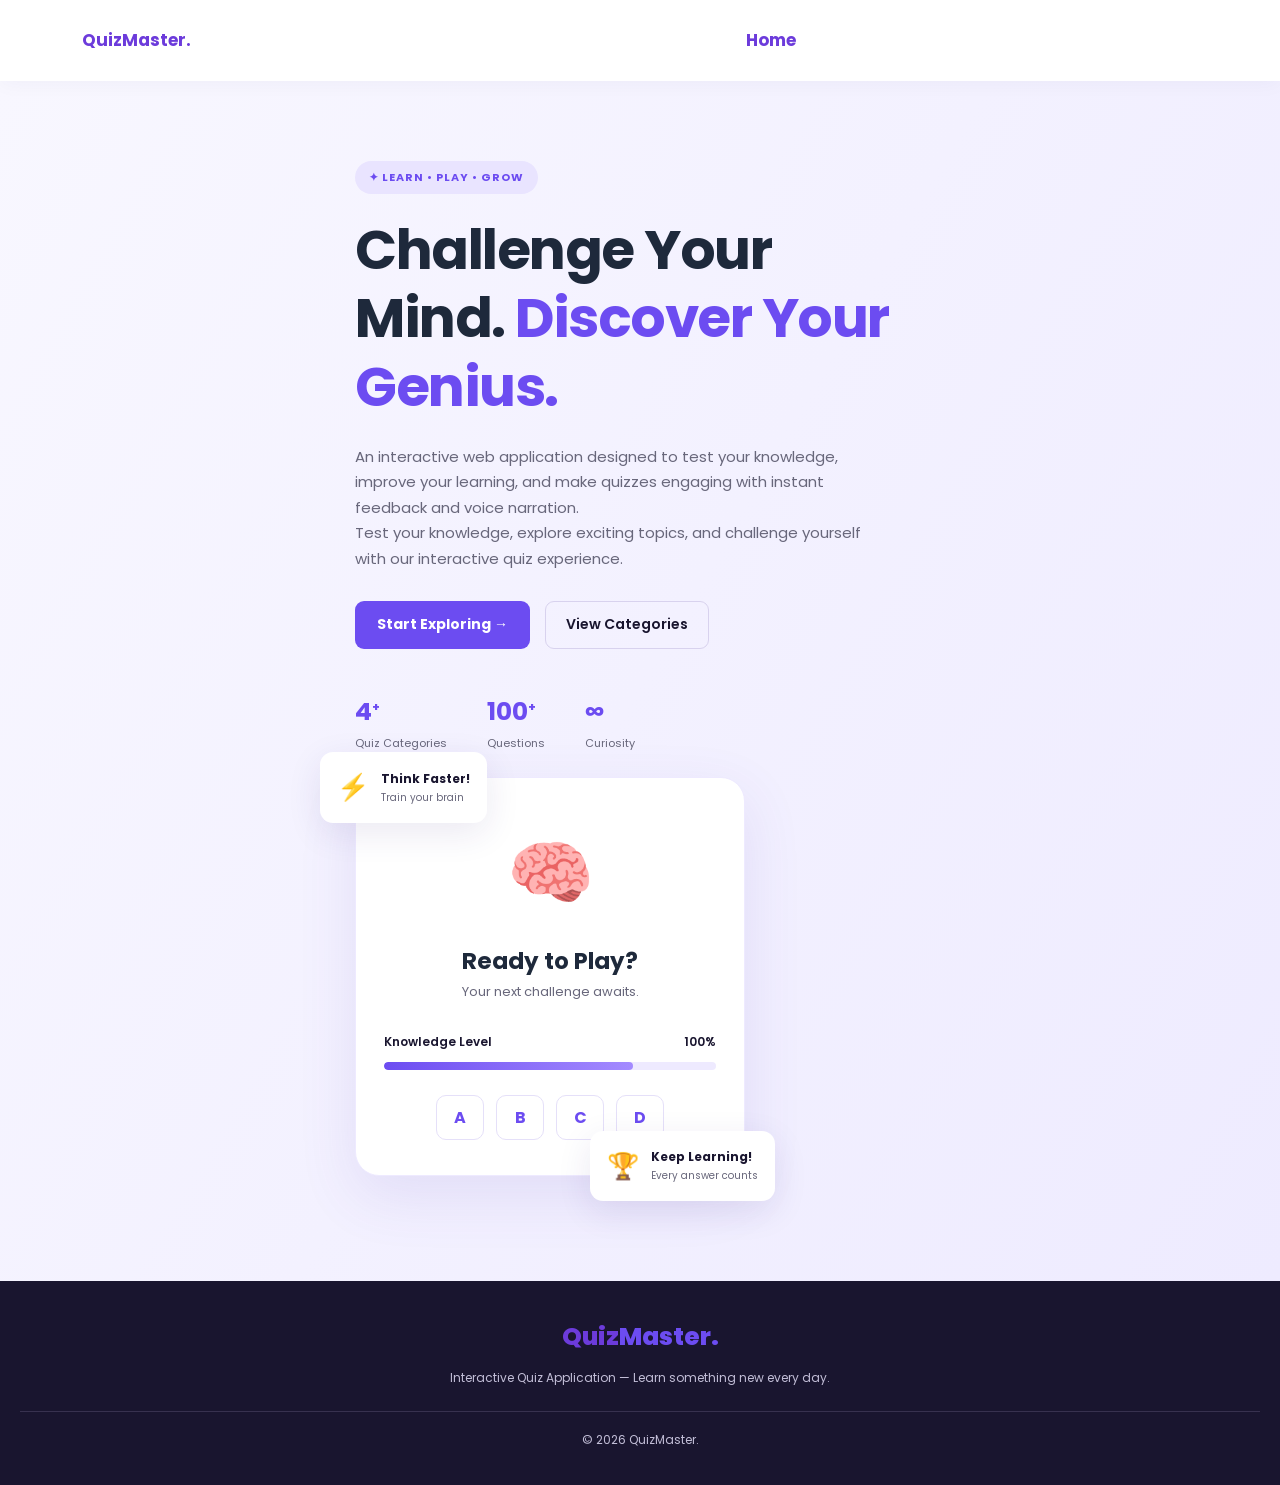
==== index.html @ e0db144f "Restore index.html structure and content" ====
<!DOCTYPE html>
<html lang="en">
<head>
    <meta charset="UTF-8">
    <meta name="viewport" content="width=device-width, initial-scale=1.0">
    <meta name="theme-color" content="#6C3BDB">
    <meta name="description" content="Challenge your mind with QuizMaster's interactive quizzes. Learn, play, and grow.">

    <title>QuizMaster | Interactive Quiz Application</title>

    <link rel="stylesheet" href="style.css">
</head>
<body>

    <!-- Navigation -->
    
<header class="header">
    <nav class="navbar">
        <a href="index.html" class="logo">
            Quiz<span>Master.</span>
        </a>

        

        <ul class="nav-links" id="navLinks">
            <li><a href="index.html">Home</a></li>
            <li><a href="play.html">Play</a></li>
            <li><a href="leaderboard.html">Leaderboard</a></li>
            <li><a href="about.html">About</a></li>
        </ul>
    </nav>
</header>
    

    <!-- Hero Section -->
    <main>
        <section class="hero" id="home">

            <!-- Left Content -->
            <div class="hero-content">
                <span class="tag">✦ LEARN • PLAY • GROW</span>

                <h1>
                    Challenge Your Mind.
                    <span>Discover Your Genius.</span>
                </h1>

                <p>
                    An interactive web application designed to test
                    your knowledge, improve your learning, and make
                    quizzes engaging with instant feedback and voice
                    narration.
                </p>

                <p>
                    Test your knowledge, explore exciting topics,
                    and challenge yourself with our interactive
                    quiz experience.
                </p>

                <div class="hero-buttons">
                    <a href="play.html" class="primary-btn">
    Start Exploring →
                    </a>
                    

                    <a href="play.html" class="secondary-btn">
    View Categories
                    </a>
                </div>

                <!-- Statistics -->
                <div class="hero-stats">
    <div>
        <h3>4<sup>+</sup></h3>
        <p>Quiz Categories</p>
    </div>

    <div>
        <h3>100<sup>+</sup></h3>
        <p>Questions</p>
    </div>

    <div>
        <h3>∞</h3>
        <p>Curiosity</p>
    </div>
                </div>
                
            
            <!-- Right Illustration -->
            <div class="hero-visual">

                <div class="floating-card top-card">
                    <span>⚡</span>
                    <div>
                        <strong>Think Faster!</strong>
                        <small>Train your brain</small>
                    </div>
                </div>

                <div class="quiz-illustration">
                    <div class="quiz-icon">🧠</div>

                    <h2>Ready to Play?</h2>
                    <p>Your next challenge awaits.</p>

                    <div class="progress-info">
                        <span>Knowledge Level</span>
                        <span>100%</span>
                    </div>

                    <div class="progress-bar">
                        <div></div>
                    </div>

                    <div class="answer-preview">
                        <span>A</span>
                        <span>B</span>
                        <span>C</span>
                        <span>D</span>
                    </div>
                </div>

                <div class="floating-card bottom-card">
                    <span>🏆</span>
                    <div>
                        <strong>Keep Learning!</strong>
                        <small>Every answer counts</small>
                    </div>
                </div>

            </div>
        </section>
    </main>

    <!-- Footer -->
    <footer class="footer">
        <a href="index.html" class="logo">
            Quiz<span>Master.</span>
        </a>

        <p>
            Interactive Quiz Application — Learn something new
            every day.
        </p>

        <p class="copyright">© 2026 QuizMaster.</p>
    </footer>

</body>
</html>
---- style.css ----
@import url('https://fonts.googleapis.com/css2?family=Poppins:wght@400;500;600;700;800&display=swap');

:root {
    --primary: #6c4cf1;
    --dark: #19152f;
    --text: #68677b;
    --light: #f8f7ff;
    --white: #ffffff;
}

* {
    margin: 0;
    padding: 0;
    box-sizing: border-box;
    scroll-behavior: smooth;
}

body {
    font-family: 'Poppins', Arial, sans-serif;
    color: var(--dark);
    background: var(--white);
    line-height: 1.7;
}

a {
    text-decoration: none;
}

.header {
    background: #fff;
    position: sticky;
    top: 0;
    z-index: 10;
    box-shadow: 0 2px 20px #21154c0a;
}

.navbar {
    max-width: 1200px;
    margin: auto;
    padding: 18px 24px;
    display: flex;
    justify-content: space-between;
    align-items: center;
    gap: 20px;
}

.logo {
    color: var(--dark);
    font-size: 25px;
    font-weight: 800;
}

.logo span,
.section-heading h2 span,
.hero h1 span,
.about-content h2 span {
    color: var(--primary);
}

.nav-links {
    display: flex;
    list-style: none;
    gap: 28px;
}

.nav-links a {
    color: #55536b;
    font-size: 14px;
    font-weight: 700;
    transition: 0.3s;
}

.nav-links a:hover {
    color: var(--primary);
}

.nav-btn,
.primary-btn {
    background: var(--primary);
    color: white;
    padding: 12px 22px;
    border-radius: 9px;
    font-size: 14px;
    font-weight: 600;
    display: inline-block;
    transition: 0.3s;
}

.nav-btn:hover,
.primary-btn:hover {
    background: #5135d0;
    transform: translateY(-2px);
}

.hero {
    background: linear-gradient(120deg, #f8f7ff, #eeebff);
    min-height: 620px;
    padding: 80px 7%;
    display: flex;
    justify-content: center;
    align-items: center;
    gap: 70px;
}

.hero-content {
    max-width: 570px;
}

.tag {
    color: var(--primary);
    background: #e9e4ff;
    border-radius: 30px;
    padding: 7px 14px;
    font-size: 11px;
    font-weight: 700;
    letter-spacing: 1px;
    display: inline-block;
}

.hero h1 {
    font-size: clamp(34px, 4.5vw, 55px);
    line-height: 1.25;
    margin: 22px 0;
    letter-spacing: -1.5px;
}

.hero-content > p {
    color: var(--text);
    font-size: 15px;
    max-width: 510px;
}

.hero-buttons {
    display: flex;
    align-items: center;
    gap: 15px;
    flex-wrap: wrap;
    margin-top: 30px;
}

.secondary-btn {
    color: var(--dark);
    border: 1px solid #d8d2ee;
    padding: 11px 20px;
    border-radius: 9px;
    font-size: 14px;
    font-weight: 600;
    transition: 0.3s;
}

.secondary-btn:hover {
    background: white;
    border-color: var(--primary);
}

.hero-stats {
    display: flex;
    gap: 40px;
    margin-top: 42px;
}

.hero-stats h3 {
    font-size: 25px;
    color: var(--primary);
}

.hero-stats p {
    font-size: 11px;
    color: var(--text);
}

.hero-visual {
    width: 390px;
    max-width: 100%;
    position: relative;
    padding: 25px 0;
}

.quiz-illustration {
    background: white;
    padding: 35px 28px;
    border-radius: 24px;
    text-align: center;
    box-shadow: 0 20px 60px #5740b51c;
    border: 1px solid #eeeaff;
}

.quiz-icon {
    font-size: 70px;
    margin-bottom: 10px;
}

.quiz-illustration h2 {
    font-size: 23px;
}

.quiz-illustration > p {
    color: var(--text);
    font-size: 13px;
    margin-bottom: 28px;
}

.progress-info {
    display: flex;
    justify-content: space-between;
    font-size: 12px;
    font-weight: 600;
}

.progress-bar,
.question-progress {
    height: 8px;
    background: #eeeaff;
    border-radius: 20px;
    overflow: hidden;
    margin-top: 10px;
}

.progress-bar div {
    width: 75%;
    height: 100%;
    background: linear-gradient(90deg, #6c4cf1, #a48bff);
    border-radius: 20px;
}

.answer-preview {
    display: flex;
    justify-content: center;
    gap: 12px;
    margin-top: 25px;
}

.answer-preview span {
    width: 48px;
    height: 45px;
    border: 1px solid #e5e0f9;
    border-radius: 10px;
    display: grid;
    place-items: center;
    color: var(--primary);
    font-weight: 700;
}

.floating-card {
    background: white;
    border-radius: 13px;
    padding: 13px 17px;
    display: flex;
    align-items: center;
    gap: 12px;
    position: absolute;
    z-index: 2;
    box-shadow: 0 10px 35px #35237d19;
}

.floating-card > span {
    font-size: 26px;
}

.floating-card strong,
.floating-card small {
    display: block;
}

.floating-card strong {
    font-size: 12px;
}

.floating-card small {
    color: var(--text);
    font-size: 10px;
}

.top-card {
    top: 0;
    left: -35px;
}

.bottom-card {
    right: -30px;
    bottom: 0;
}

.section {
    padding: 90px 7%;
}

.section-heading {
    text-align: center;
    margin-bottom: 45px;
}

.section-heading h2 {
    font-size: clamp(28px, 3vw, 38px);
    margin: 17px 0 8px;
}

.section-heading > p {
    color: var(--text);
    font-size: 14px;
}

.category-grid,
.feature-grid {
    max-width: 1100px;
    margin: auto;
    display: grid;
    grid-template-columns: repeat(4, minmax(0, 1fr));
    gap: 22px;
}

.category-card {
    padding: 28px 23px;
    border-radius: 16px;
    border: 1px solid #eeeaf8;
    transition: 0.3s;
}

.category-card:hover,
.feature-card:hover {
    transform: translateY(-7px);
    box-shadow: 0 15px 35px #2c1c6512;
}

.category-icon,
.feature-icon {
    width: 57px;
    height: 57px;
    border-radius: 14px;
    display: grid;
    place-items: center;
    font-size: 27px;
    margin-bottom: 20px;
}

.purple .category-icon {
    background: #eee8ff;
}

.orange .category-icon {
    background: #fff0df;
}

.green .category-icon {
    background: #e2f8e9;
}

.pink .category-icon {
    background: #ffe8f1;
}

.category-card h3 {
    font-size: 17px;
    margin-bottom: 10px;
}

.category-card p,
.feature-card p {
    color: var(--text);
    font-size: 12px;
    margin-bottom: 18px;
}

.category-card a {
    color: var(--primary);
    font-size: 12px;
    font-weight: 700;
}

.quiz-section {
    padding: 85px 20px;
    background: var(--light);
}

.quiz-box {
    max-width: 650px;
    margin: auto;
    background: white;
    border: 1px solid #ebe7fa;
    padding: 32px;
    border-radius: 20px;
    box-shadow: 0 15px 45px #35237d0b;
}

.quiz-top {
    display: flex;
    justify-content: space-between;
    gap: 12px;
    align-items: center;
}

.question-label {
    font-size: 11px;
    color: var(--text);
    font-weight: 700;
    letter-spacing: 1px;
}

.difficulty {
    color: #b87515;
    background: #fff2d9;
    padding: 5px 12px;
    border-radius: 20px;
    font-size: 11px;
    font-weight: 600;
}

.question-progress div {
    width: 20%;
    height: 100%;
    background: var(--primary);
}

.quiz-box h3 {
    font-size: 21px;
    margin: 27px 0;
}

.answers {
    display: grid;
    gap: 12px;
}

.answer {
    display: flex;
    align-items: center;
    gap: 13px;
    padding: 13px 16px;
    border: 1px solid #e9e5f3;
    border-radius: 10px;
    font-size: 13px;
}

.answer > span {
    background: #f1eff8;
    color: #69647d;
    width: 30px;
    height: 30px;
    display: grid;
    place-items: center;
    border-radius: 7px;
    font-weight: 700;
}

.answer.correct {
    border-color: #56b985;
    background: #f0fff6;
    color: #16824c;
}

.answer.correct > span {
    background: #d5f7e3;
    color: #16824c;
}

.answer b {
    margin-left: auto;
}

.quiz-footer {
    margin-top: 25px;
    display: flex;
    justify-content: space-between;
    align-items: center;
    gap: 15px;
    flex-wrap: wrap;
}

.quiz-footer > span {
    font-size: 11px;
    color: var(--text);
}

.note {
    text-align: center;
    color: var(--text);
    font-size: 11px;
    margin-top: 20px;
}

.feature-card {
    border: 1px solid #eeeaf8;
    border-radius: 15px;
    padding: 25px;
    transition: 0.3s;
}

.feature-icon {
    background: #eee9ff;
}

.feature-card h3 {
    font-size: 15px;
    margin-bottom: 10px;
}

.feature-card p {
    margin-bottom: 0;
}

.about-section {
    padding: 75px 10%;
    background: #f8f7ff;
    display: flex;
    justify-content: center;
    align-items: center;
    gap: 50px;
}

.about-icon {
    min-width: 200px;
    height: 200px;
    display: grid;
    place-items: center;
    background: white;
    border-radius: 35px;
    box-shadow: 0 15px 45px #35237d12;
    font-size: 90px;
}

.about-content {
    max-width: 600px;
}

.about-content h2 {
    font-size: 35px;
    line-height: 1.3;
    margin: 17px 0;
}

.about-content p {
    color: var(--text);
    font-size: 13px;
    margin-bottom: 15px;
}

.about-content .tech-stack {
    color: var(--dark);
}

.cta {
    margin: 70px auto;
    width: 86%;
    padding: 60px 25px;
    text-align: center;
    border-radius: 25px;
    background: linear-gradient(120deg, #6c4cf1, #9277ff);
    color: white;
}

.cta h2 {
    font-size: clamp(25px, 3vw, 35px);
}

.cta p {
    font-size: 13px;
    margin: 12px 0 25px;
    color: #f0edff;
}

.cta .primary-btn {
    background: white;
    color: var(--primary);
}

.cta .primary-btn:hover {
    background: #f1edff;
}

.footer {
    background: #19152f;
    color: white;
    padding: 35px 20px;
    text-align: center;
}

.footer .logo {
    color: white;
}

.footer > p {
    color: #c2bed7;
    font-size: 12px;
    margin-top: 10px;
}

.footer .copyright {
    border-top: 1px solid #37314f;
    padding-top: 18px;
    margin-top: 22px;
}

/* Tablet */
@media (max-width: 950px) {
    .hero {
        gap: 35px;
        padding: 65px 5%;
    }

    .category-grid,
    .feature-grid {
        grid-template-columns: repeat(2, minmax(0, 1fr));
    }

    .nav-links {
        gap: 15px;
    }

    .top-card {
        left: -10px;
    }

    .bottom-card {
        right: -10px;
    }
}

/* Mobile */
@media (max-width: 650px) {
    .navbar {
        justify-content: center;
        flex-wrap: wrap;
    }

    .nav-links {
        width: 100%;
        justify-content: center;
        flex-wrap: wrap;
        gap: 12px 18px;
    }

    .nav-btn {
        display: none;
    }

    .hero {
        flex-direction: column;
        text-align: center;
        padding: 60px 22px;
    }

    .hero-buttons,
    .hero-stats {
        justify-content: center;
    }

    .hero-stats {
        gap: 25px;
    }

    .hero-visual {
        width: 340px;
        margin-top: 25px;
    }

    .top-card {
        left: -5px;
    }

    .bottom-card {
        right: -5px;
    }

    .section {
        padding: 60px 20px;
    }

    .category-grid,
    .feature-grid {
        grid-template-columns: 1fr;
    }

    .quiz-box {
        padding: 22px 17px;
    }

    .quiz-box h3 {
        font-size: 18px;
    }

    .about-section {
        flex-direction: column;
        text-align: center;
        padding: 55px 22px;
        gap: 30px;
    }

    .about-icon {
        min-width: 150px;
        width: 150px;
        height: 150px;
        font-size: 65px;
    }

    .about-content h2 {
        font-size: 29px;
    }

    .cta {
        width: 90%;
        padding: 45px 20px;
    }
}

/* Navigation bar */
.navbar {
    display: flex;
    justify-content: center;
    align-items: center;
    flex-wrap: wrap;
    gap: 25px;
    padding: 18px;
    background: linear-gradient(135deg, #25234a, #5145a8);
}

.navbar a {
    color: white;
    text-decoration: none;
    font-size: 17px;
    font-weight: bold;
    transition: color 0.3s;
}

.navbar a:hover {
    color: #ffd166;
}

/* General page layout */
.page-content {
    max-width: 1100px;
    margin: 40px auto;
    padding: 25px;
}

.page-content h1 {
    color: #5145a8;
    text-align: center;
    margin-bottom: 20px;
}

.page-content p {
    font-size: 17px;
    line-height: 1.7;
}

/* Quiz category cards */
.category-grid {
    display: grid;
    grid-template-columns: repeat(auto-fit, minmax(220px, 1fr));
    gap: 22px;
    margin-top: 30px;
}

.category-card {
    display: block;
    padding: 25px;
    border-radius: 15px;
    background: #f0efff;
    color: #25234a;
    text-align: center;
    text-decoration: none;
    box-shadow: 0 5px 15px rgba(0, 0, 0, 0.1);
    transition: transform 0.3s, background 0.3s;
}

.category-card:hover {
    background: #dedbff;
    transform: translateY(-5px);
}

.category-card p {
    font-size: 15px;
}

/* Contact form */
.page-content form {
    max-width: 600px;
    margin: 30px auto;
}

.page-content input,
.page-content textarea {
    width: 100%;
    box-sizing: border-box;
    padding: 12px;
    margin-top: 8px;
    border: 1px solid #ccc;
    border-radius: 8px;
    font-size: 16px;
}

.page-content button {
    padding: 12px 25px;
    border: none;
    border-radius: 8px;
    background: #5145a8;
    color: white;
    font-size: 16px;
    cursor: pointer;
}

.page-content button:hover {
    background: #25234a;
}

/* Quiz category cards */
.category-grid {
    display: grid;
    grid-template-columns: repeat(auto-fit, minmax(220px, 1fr));
    gap: 22px;
    margin-top: 30px;
}

.category-card {
    display: block;
    padding: 25px;
    border-radius: 15px;
    background: #f0efff;
    color: #25234a;
    text-align: center;
    text-decoration: none;
    box-shadow: 0 5px 15px rgba(0, 0, 0, 0.1);
    transition: transform 0.3s, background 0.3s;
}

.category-card:hover {
    background: #dedbff;
    transform: translateY(-5px);
}

.category-card p {
    font-size: 15px;
}

/* Contact form */
.page-content form {
    max-width: 600px;
    margin: 30px auto;
}

.page-content input,
.page-content textarea {
    width: 100%;
    box-sizing: border-box;
    padding: 12px;
    margin-top: 8px;
    border: 1px solid #ccc;
    border-radius: 8px;
    font-size: 16px;
}

.page-content button {
    padding: 12px 25px;
    border: none;
    border-radius: 8px;
    background: #5145a8;
    color: white;
    font-size: 16px;
    cursor: pointer;
}

.page-content button:hover {
    background: #25234a;
}

/* Quiz category cards */
.category-grid {
    display: grid;
    grid-template-columns: repeat(auto-fit, minmax(220px, 1fr));
    gap: 22px;
    margin-top: 30px;
}

.category-card {
    display: block;
    padding: 25px;
    border-radius: 15px;
    background: #f0efff;
    color: #25234a;
    text-align: center;
    text-decoration: none;
    box-shadow: 0 5px 15px rgba(0, 0, 0, 0.1);
    transition: transform 0.3s, background 0.3s;
}

.category-card:hover {
    background: #dedbff;
    transform: translateY(-5px);
}

.category-card p {
    font-size: 15px;
}

/* Contact form */
.page-content form {
    max-width: 600px;
    margin: 30px auto;
}

.page-content input,
.page-content textarea {
    width: 100%;
    box-sizing: border-box;
    padding: 12px;
    margin-top: 8px;
    border: 1px solid #ccc;
    border-radius: 8px;
    font-size: 16px;
}

.page-content button {
    padding: 12px 25px;
    border: none;
    border-radius: 8px;
    background: #5145a8;
    color: white;
    font-size: 16px;
    cursor: pointer;
}

.page-content button:hover {
    background: #25234a;
}

/* Mobile screens */
@media (max-width: 600px) {
    .navbar {
        gap: 15px;
    }

    .page-content {
        margin: 20px auto;
        padding: 15px;
    }
}
/* =================================
   QUIZMASTER RESPONSIVE FIX
   Preserves desktop and mobile design
================================= */

/* Prevent horizontal overflow */
html,
body {
    width: 100%;
    max-width: 100%;
    overflow-x: clip;
}

*,
*::before,
*::after {
    box-sizing: border-box;
}

img,
video,
iframe {
    max-width: 100%;
}

/* Restore professional desktop navigation */
.header .navbar {
    width: 100%;
    max-width: 1200px;
    margin: 0 auto;
    padding: 18px 24px;
    background: #ffffff;
    display: flex;
    justify-content: space-between;
    align-items: center;
    flex-wrap: nowrap;
    gap: 20px;
}

.header .navbar .logo {
    color: #19152f;
    font-size: 25px;
    flex-shrink: 0;
}

.header .navbar .logo span {
    color: #6c4cf1;
}

.header .navbar .nav-links {
    display: flex;
    align-items: center;
    justify-content: center;
    gap: 28px;
    list-style: none;
}

.header .navbar .nav-links a {
    color: #55536b;
    font-size: 14px;
    font-weight: 700;
}

.header .navbar .nav-btn {
    background: #6c4cf1;
    color: #ffffff;
    white-space: nowrap;
}

/* Desktop hero layout */
.hero {
    width: 100%;
    min-width: 0;
}

.hero-content {
    flex: 1 1 0;
    min-width: 0;
}

.hero-visual {
    flex: 0 1 390px;
    min-width: 0;
}

.hero h1,
.hero p {
    overflow-wrap: anywhere;
}

/* Tablet and mobile */
@media screen and (max-width: 950px) {
    .hero {
        gap: 35px;
        padding: 55px 5%;
    }

    .hero-visual {
        flex-basis: 340px;
    }

    .hero-stats {
        gap: 22px;
    }
}

/* Mobile phones */
@media screen and (max-width: 650px) {
    .header .navbar {
        padding: 14px 16px;
        flex-wrap: wrap;
        justify-content: center;
        gap: 12px;
    }

    .header .navbar .logo {
        font-size: 23px;
    }

    .header .navbar .nav-links {
        width: 100%;
        gap: 24px;
    }

    .header .navbar .nav-btn {
        display: inline-block;
        padding: 9px 14px;
        font-size: 13px;
    }

    .hero {
        flex-direction: column;
        align-items: stretch;
        text-align: center;
        padding: 45px 20px 65px;
        gap: 30px;
        min-height: auto;
    }

    .hero-content,
    .hero-visual {
        width: 100%;
        max-width: 100%;
    }

    .hero h1 {
        font-size: clamp(29px, 7.5vw, 40px);
        line-height: 1.3;
        letter-spacing: -0.8px;
        margin: 20px 0;
    }

    .hero-content > p {
        font-size: 14px;
        margin: 12px auto 0;
    }

    .hero-buttons {
        justify-content: center;
        gap: 12px;
    }

    .hero-buttons a {
        max-width: 100%;
        padding: 11px 14px;
        font-size: 13px;
    }

    .hero-stats {
        justify-content: space-around;
        gap: 12px;
        margin-top: 30px;
    }

    .hero-stats > div {
        min-width: 0;
    }

    .hero-stats h3 {
        font-size: 22px;
    }

    .hero-stats p {
        font-size: 10px;
    }

    .hero-visual {
        flex: none;
        width: 100%;
        padding: 25px 0;
        margin: 0 auto;
    }

    .quiz-illustration {
        padding: 28px 18px;
        border-radius: 20px;
    }

    .quiz-icon {
        font-size: 58px;
    }

    .quiz-illustration h2 {
        font-size: 21px;
    }

    .floating-card {
        padding: 9px 12px;
        gap: 8px;
        max-width: 175px;
    }

    .floating-card > span {
        font-size: 21px;
    }

    .floating-card strong {
        font-size: 11px;
    }

    .floating-card small {
        font-size: 9px;
    }

    .top-card {
        left: 0;
        top: 0;
    }

    .bottom-card {
        right: 0;
        bottom: 0;
    }

    .section {
        padding: 55px 18px;
    }

    .category-grid,
    .feature-grid {
        grid-template-columns: minmax(0, 1fr);
    }

    .quiz-section {
        padding: 55px 15px;
    }

    .quiz-box {
        width: 100%;
        padding: 22px 16px;
    }

    .about-section {
        flex-direction: column;
        padding: 50px 20px;
        gap: 28px;
        text-align: center;
    }

    .about-icon {
        min-width: 0;
        width: 145px;
        height: 145px;
        font-size: 65px;
    }

    .about-content h2 {
        font-size: 28px;
    }

    .cta {
        width: calc(100% - 32px);
        margin: 40px auto;
        padding: 40px 18px;
    }

    .footer {
        padding: 30px 18px;
    }

    .footer > p {
        overflow-wrap: anywhere;
    }
}

/* Extra-small phones */
@media screen and (max-width: 360px) {
    .hero {
        padding-left: 14px;
        padding-right: 14px;
    }

    .tag {
        font-size: 9px;
        letter-spacing: 0.5px;
    }

    .hero-buttons {
        flex-direction: column;
        align-items: stretch;
    }

    .hero-buttons a {
        text-align: center;
    }

    .hero-stats {
        gap: 8px;
    }

    .hero-stats p {
        font-size: 9px;
    }

    .floating-card {
        max-width: 155px;
    }
}

/* Responsive QuizMaster Navigation */

.header .navbar {
    position: relative;
    padding: 16px 24px;
    gap: 20px;
}

.menu-toggle {
    display: none;
    border: none;
    background: transparent;
    color: #6c4cf1;
    font-size: 28px;
    cursor: pointer;
}

@media (max-width: 650px) {
    .header .navbar {
        justify-content: space-between;
        flex-wrap: wrap;
        padding: 14px 18px;
    }

    .menu-toggle {
        display: block;
    }

    .header .navbar .nav-links {
        display: none;
        width: 100%;
        flex-direction: column;
        align-items: stretch;
        gap: 0;
        padding-top: 8px;
    }

    .header .navbar .nav-links.show {
        display: flex;
    }

    .header .navbar .nav-links a {
        display: block;
        padding: 12px 8px;
        border-top: 1px solid #eeeaff;
    }

    .header .navbar .nav-btn {
        display: none;
    }
}

.nav-links a {
    font-weight: 700;
}

.explore-btn,
button {
    color: #FFFFFF !important;
    font-weight: 700;
}

/* Improve Explore Quizzes button text */
a.explore-btn,
a.primary-btn,
a.nav-btn {
    color: #ffffff !important;
    font-weight: 700;
}

/* Bold purple navigation bar */
.navbar {
    display: flex;
    justify-content: center;
    align-items: center;
    flex-wrap: wrap;
    gap: 25px;
    padding: 18px;
    background: linear-gradient(135deg, #25234a, #5145a8);
}

.navbar a,
header nav a,
.nav-links a {
    color: #ffffff !important;
    font-size: 17px !important;
    font-weight: 700 !important;
    text-decoration: none;
}

.navbar a:hover,
header nav a:hover,
.nav-links a:hover {
    color: #ffd166 !important;
}
.stat-number sup {
  font-size: 50%;
  vertical-align: super;
  line-height: 0;
}

.stat-number {
  font-size: 32px;
  font-weight: bold;
}

.stat-label {
  font-size: 14px;
}
/* Small plus sign in hero statistics */
.hero-stats h3 sup {
    font-size: 50%;
    vertical-align: super;
    line-height: 0;
}

/* Fix QuizMaster logo and mobile menu */
.navbar .logo {
    color: #6C3BDB !important;
    visibility: visible !important;
    opacity: 1 !important;
}

.navbar .logo span {
    color: #6C3BDB !important;
}

.navbar .menu-toggle {
    display: block !important;
    color: #6C3BDB !important;
    background: transparent;
    border: none;
    font-size: 28px;
    cursor: pointer;
    visibility: visible !important;
    opacity: 1 !important;
}

/* Fix Home navigation link color */
nav a,
nav a:visited,
.nav-link,
a[href="index.html"] {
    color: #6C3BDB !important;
}

/* Keep the Home link readable on hover */
nav a:hover,
.nav-link:hover,
a[href="index.html"]:hover {
    color: #4B239F !important;
}

/* Navigation bar styling for all pages */
nav {
    display: flex;
    align-items: center;
    justify-content: center;
    flex-wrap: wrap;
    gap: 12px;
    background: #6c3ce9;
    padding: 15px 20px;
    border-radius: 12px;
}

/* Home, About, Leaderboard and Play links */
nav a {
    color: #ffffff;
    font-size: 17px;
    font-weight: 800;
    text-decoration: none;
    padding: 10px 18px;
    border-radius: 8px;
    transition: background 0.3s ease;
}

/* Hover effect */
nav a:hover {
    background: #4c1d95;
    color: #ffffff;
}

/* Highlight the current page */
nav a.active {
    background: #4c1d95;
    color: #ffffff;
}

/* Mobile display */
@media (max-width: 600px) {
    nav {
        gap: 6px;
        padding: 10px;
    }

    nav a {
        font-size: 15px;
        padding: 8px 12px;
    }
}

/* Hide the three-line menu button */
.menu-toggle,
.hamburger,
.menu-btn {
    display: none !important;
}
body {
  background: #f1f5f9; /* slightly darker than the cards */
}

.card {
  background: #ffffff;
  box-shadow: 0 4px 16px rgba(0,0,0,0.12);
  border: 1px solid #e2e8f0;
}

h1, h2, h3 { color: #1e293b; }   /* dark headings */
p { color: #475569; }            /* readable description text */

.card button {
  background: #4f46e5;           /* stronger purple */
  color: #fff;
}
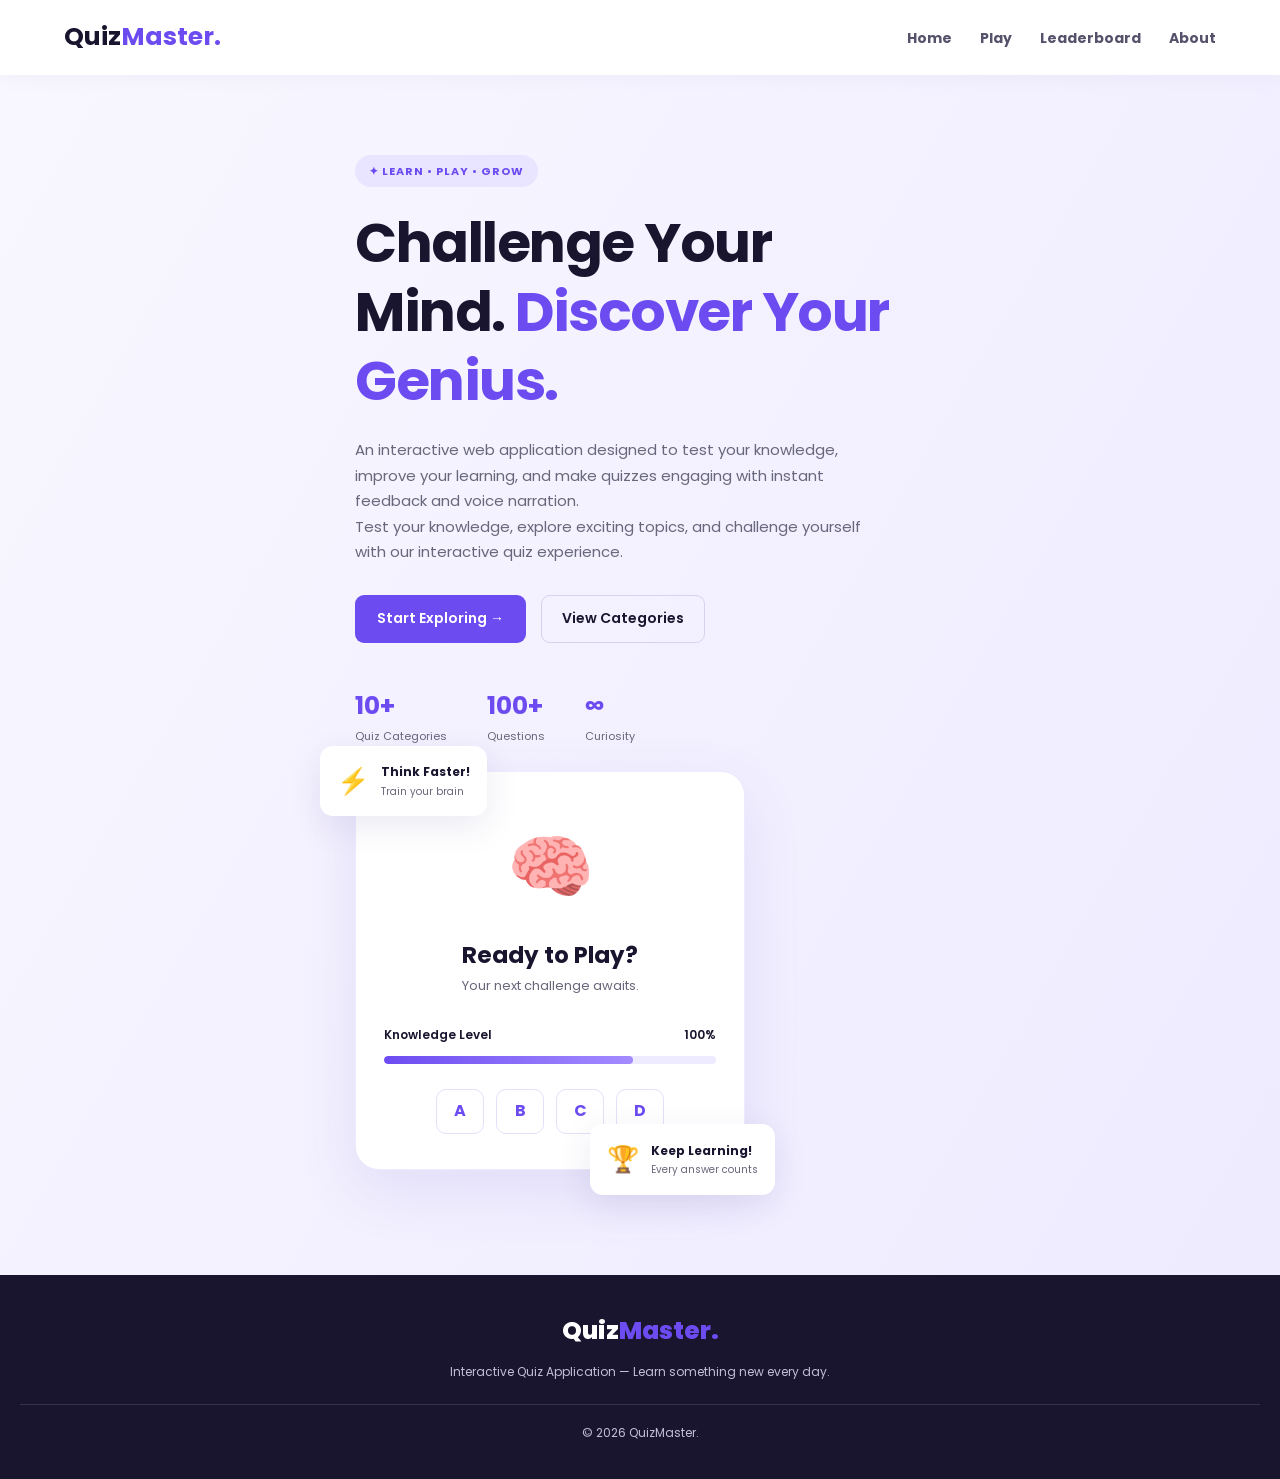
==== commit 3c0ac771: "Modify quiz statistics in index.html Updated quiz statistics in the hero section." ====
--- a/index.html
+++ b/index.html
@@ -73,12 +73,12 @@
                 <!-- Statistics -->
                 <div class="hero-stats">
     <div>
-        <h3>4<sup>+</sup></h3>
+        <h3>10+</h3>
         <p>Quiz Categories</p>
     </div>
 
     <div>
-        <h3>100<sup>+</sup></h3>
+        <h3>100+</h3>
         <p>Questions</p>
     </div>
 
--- a/style.css
+++ b/style.css
@@ -1262,14 +1262,7 @@
     gap: 20px;
 }
 
-.menu-toggle {
-    display: none;
-    border: none;
-    background: transparent;
-    color: #6c4cf1;
-    font-size: 28px;
-    cursor: pointer;
-}
+
 
 @media (max-width: 650px) {
     .header .navbar {
@@ -1278,18 +1271,8 @@
         padding: 14px 18px;
     }
 
-    .menu-toggle {
-        display: block;
-    }
-
-    .header .navbar .nav-links {
-        display: none;
-        width: 100%;
-        flex-direction: column;
-        align-items: stretch;
-        gap: 0;
-        padding-top: 8px;
-    }
+    
+    
 
     .header .navbar .nav-links.show {
         display: flex;
@@ -1301,14 +1284,7 @@
         border-top: 1px solid #eeeaff;
     }
 
-    .header .navbar .nav-btn {
-        display: none;
-    }
-}
-
-.nav-links a {
-    font-weight: 700;
-}
+    
 
 .explore-btn,
 button {
@@ -1381,30 +1357,21 @@
     color: #6C3BDB !important;
 }
 
-.navbar .menu-toggle {
-    display: block !important;
-    color: #6C3BDB !important;
-    background: transparent;
-    border: none;
-    font-size: 28px;
-    cursor: pointer;
-    visibility: visible !important;
-    opacity: 1 !important;
-}
+
 
 /* Fix Home navigation link color */
 nav a,
 nav a:visited,
 .nav-link,
 a[href="index.html"] {
-    color: #6C3BDB !important;
+    color: #ffffff !important;
 }
 
 /* Keep the Home link readable on hover */
 nav a:hover,
 .nav-link:hover,
 a[href="index.html"]:hover {
-    color: #4B239F !important;
+    color: #ffd166 !important;
 }
 
 /* Navigation bar styling for all pages */
@@ -1443,7 +1410,7 @@
 }
 
 /* Mobile display */
-@media (max-width: 600px) {
+@media (max-width: 650px) {
     nav {
         gap: 6px;
         padding: 10px;
@@ -1456,14 +1423,7 @@
 }
 
 /* Hide the three-line menu button */
-.menu-toggle,
-.hamburger,
-.menu-btn {
-    display: none !important;
-}
-body {
-  background: #f1f5f9; /* slightly darker than the cards */
-}
+
 
 .card {
   background: #ffffff;
@@ -1478,5 +1438,41 @@
   background: #4f46e5;           /* stronger purple */
   color: #fff;
 }
-
-
+    /* Nav link color fix */
+nav a,
+nav a:visited,
+.nav-link,
+a[href="index.html"] {
+    color: #ffffff !important;
+}
+
+nav a:hover,
+.nav-link:hover,
+a[href="index.html"]:hover {
+    color: #ffd166 !important;
+}
+    /* Home page header: purple bar, white links (same as other pages) */
+header.header,
+header.header .navbar {
+    background: linear-gradient(135deg, #25234a, #5145a8) !important;
+}
+
+header.header .navbar .nav-links a {
+    color: #ffffff !important;
+    font-weight: 700 !important;
+}
+
+header.header .navbar .nav-links a:hover {
+    color: #ffd166 !important;
+}
+
+header.header .navbar .logo,
+header.header .navbar .logo span {
+    color: #ffffff !important;
+}
+
+/* Other pages: purple bar, white links */
+body > header:not(.header) nav a {
+    color: #ffffff !important;
+}
+    
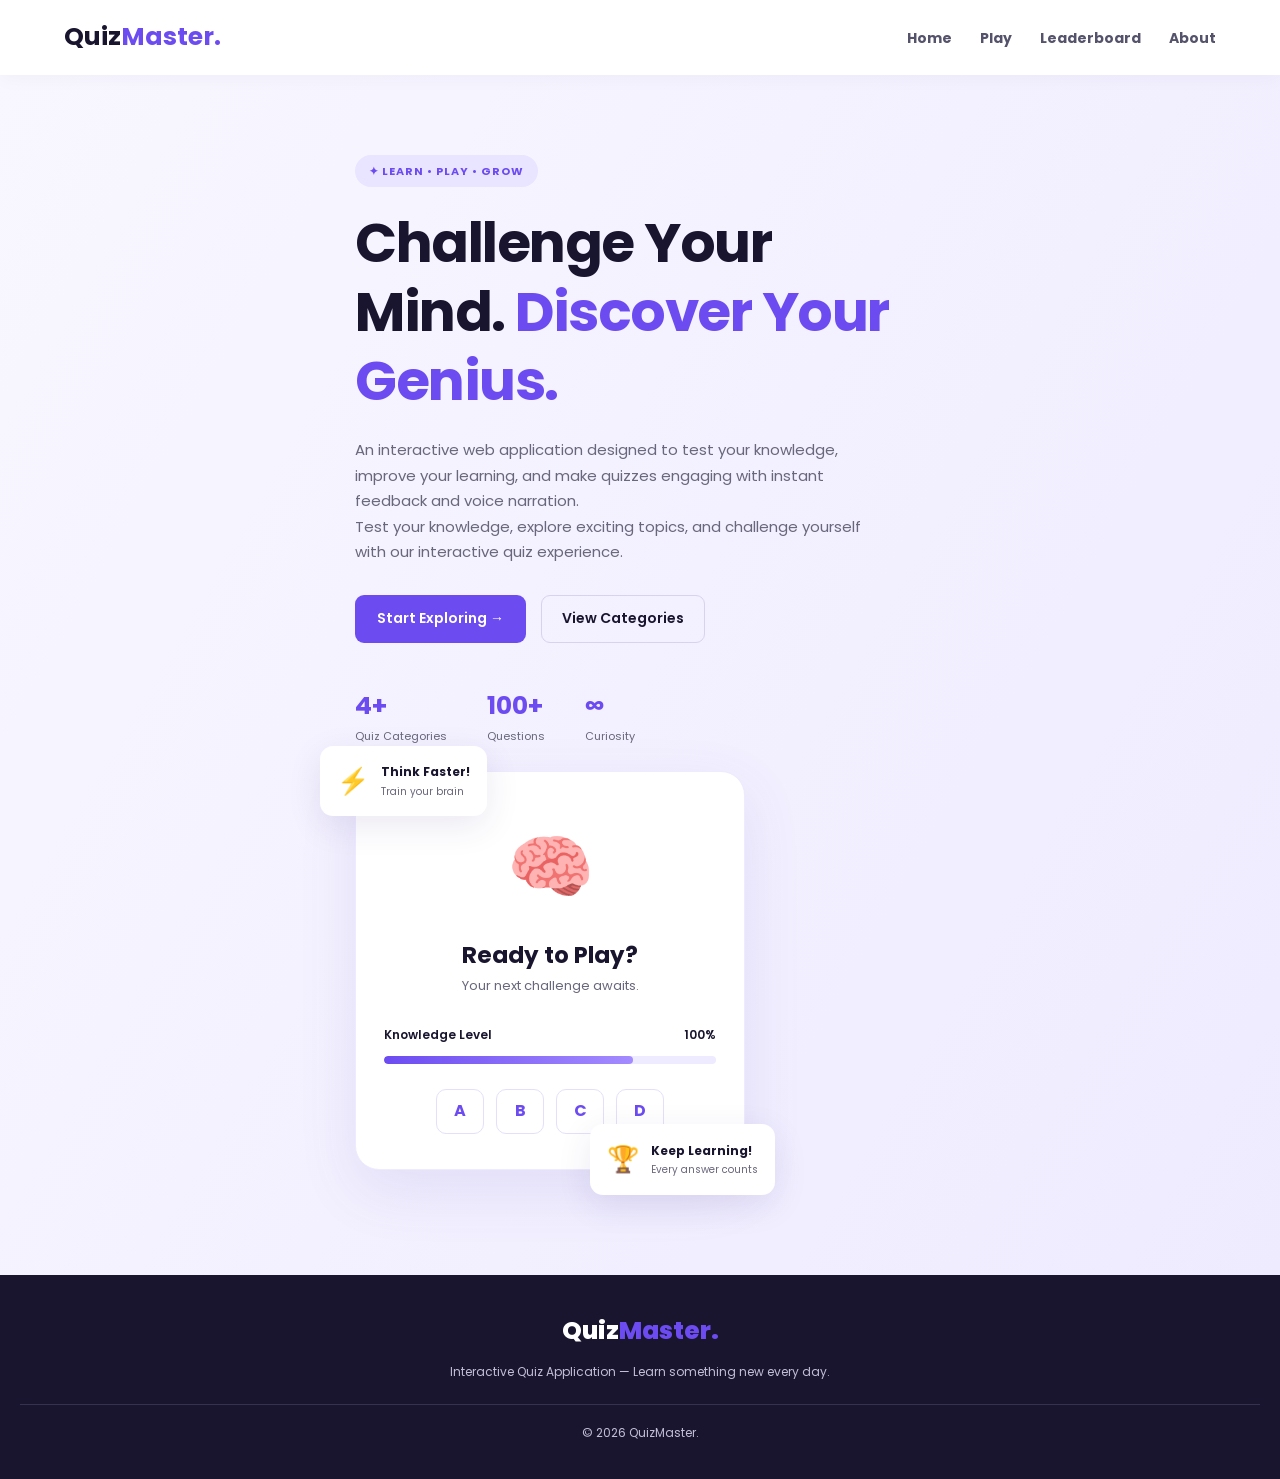
==== commit 700400f9: "Modify quiz statistics and hero section visuals Updated quiz statistics and visual elements in the h" ====
--- a/index.html
+++ b/index.html
@@ -73,7 +73,7 @@
                 <!-- Statistics -->
                 <div class="hero-stats">
     <div>
-        <h3>10+</h3>
+        <h3>4+</h3>
         <p>Quiz Categories</p>
     </div>
 
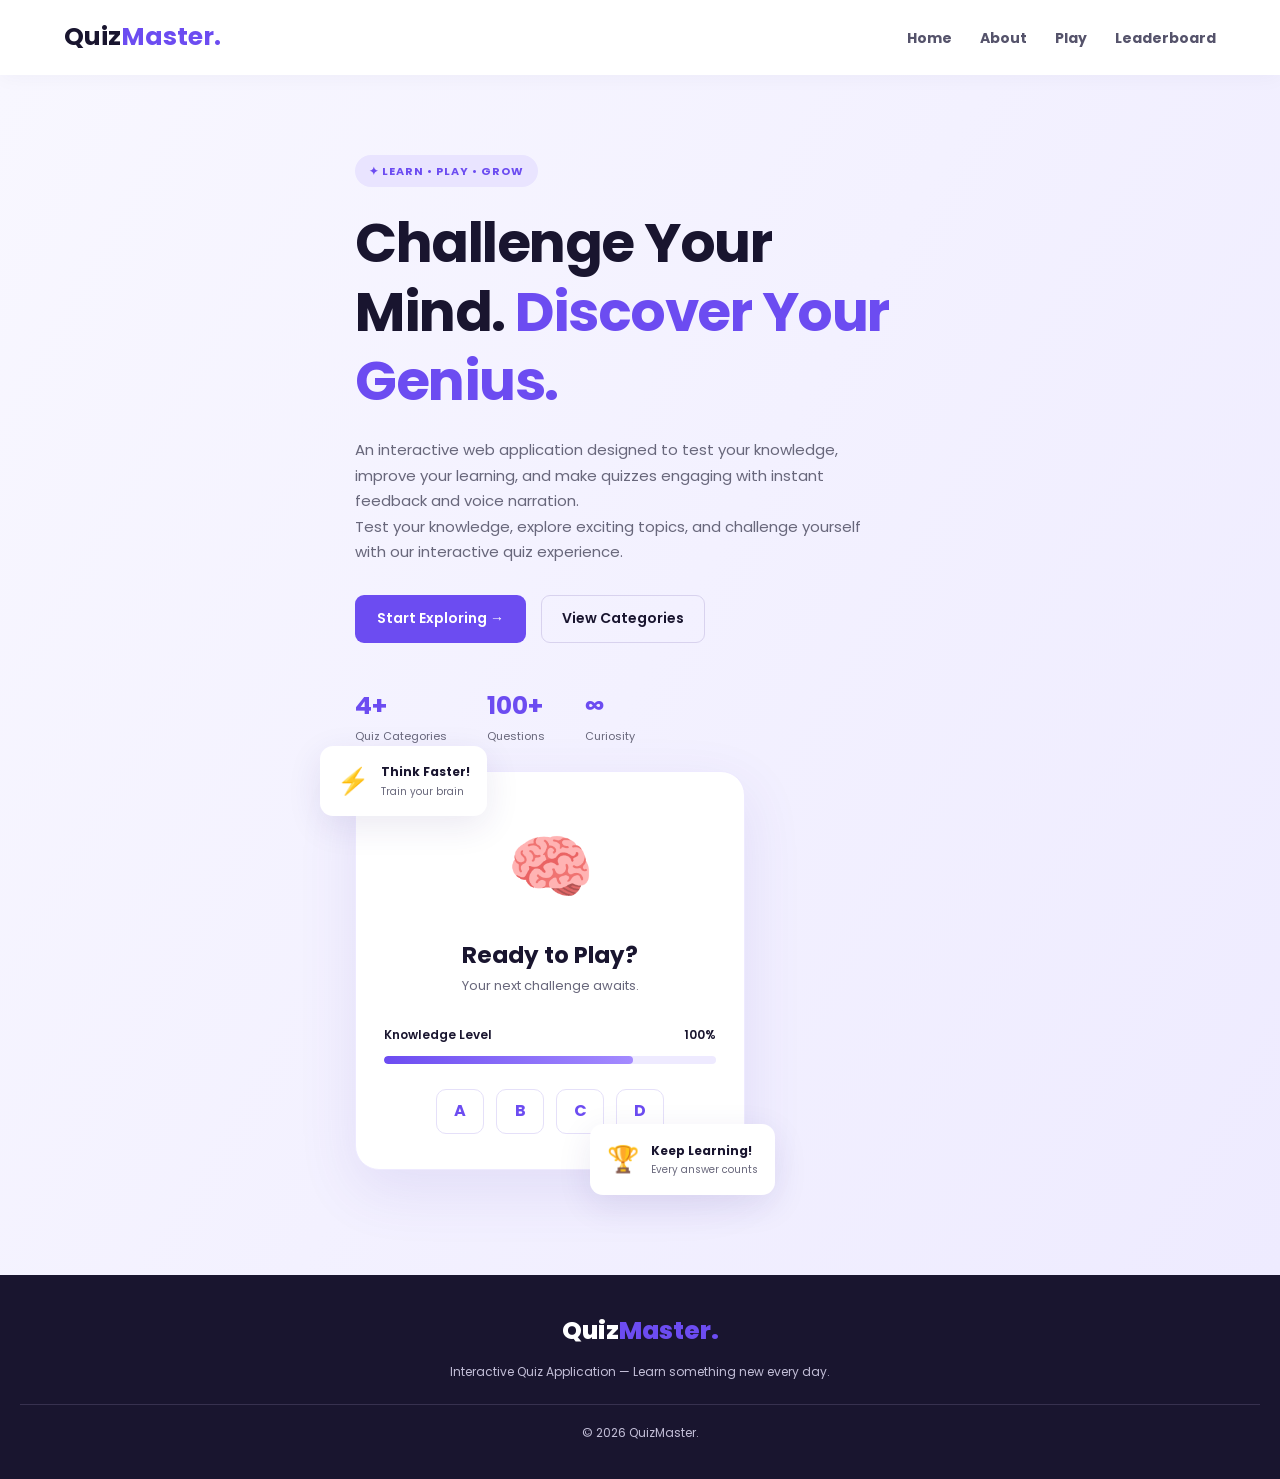
==== commit bac1c56a: "Update index.html" ====
--- a/index.html
+++ b/index.html
@@ -25,9 +25,9 @@
 
         <ul class="nav-links" id="navLinks">
             <li><a href="index.html">Home</a></li>
+            <li><a href="about.html">About</a></li>
             <li><a href="play.html">Play</a></li>
             <li><a href="leaderboard.html">Leaderboard</a></li>
-            <li><a href="about.html">About</a></li>
         </ul>
     </nav>
 </header>
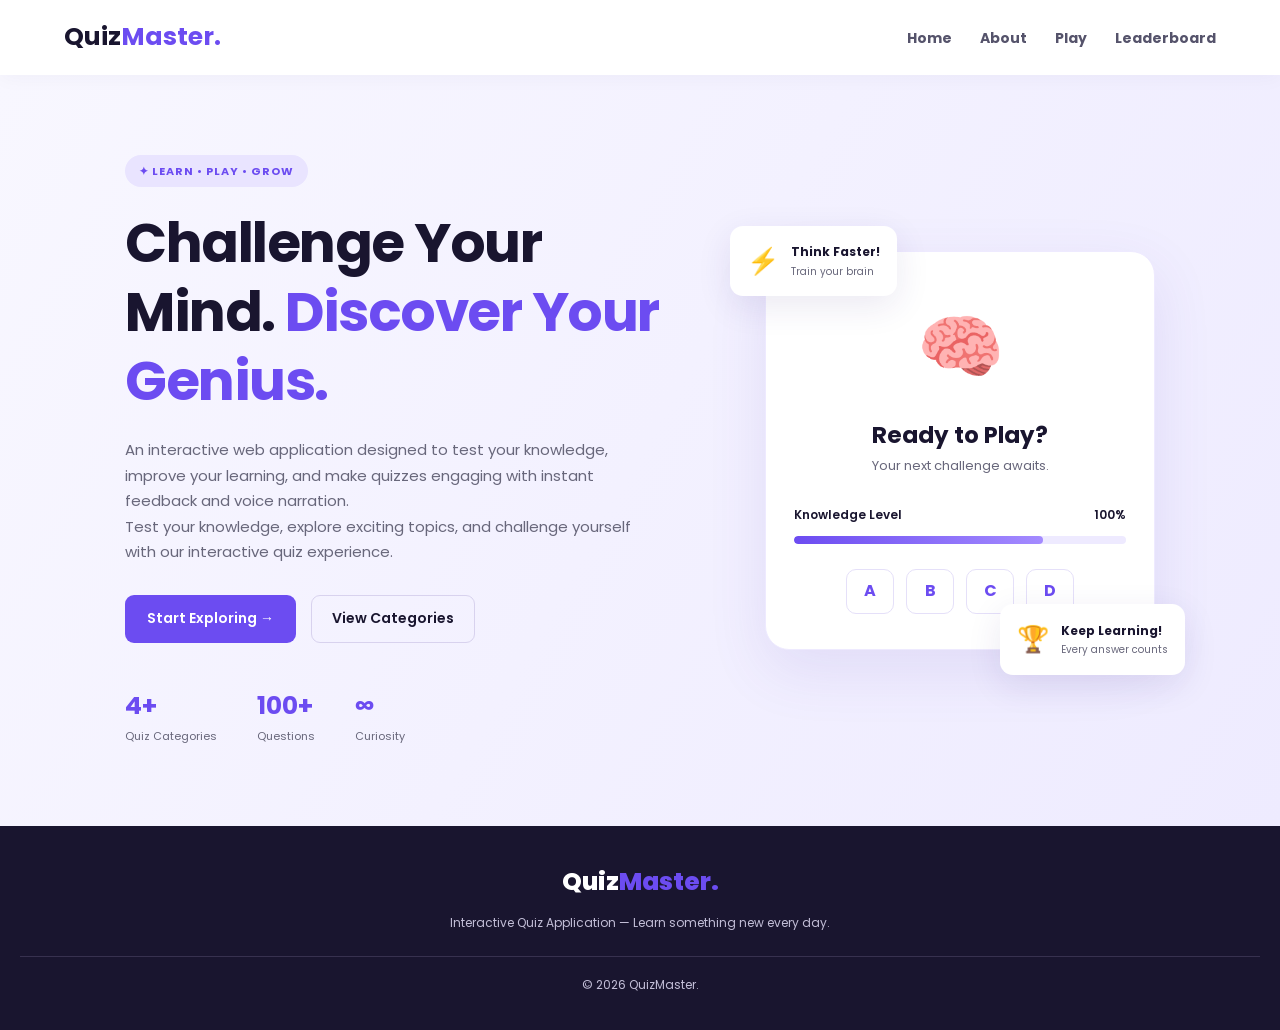
==== commit e77f1754: "Fix HTML formatting and structure" ====
--- a/index.html
+++ b/index.html
@@ -86,7 +86,8 @@
         <h3>∞</h3>
         <p>Curiosity</p>
     </div>
-                </div>
+                </div>  
+            </div>
                 
             
             <!-- Right Illustration -->
--- a/style.css
+++ b/style.css
@@ -1475,4 +1475,15 @@
 body > header:not(.header) nav a {
     color: #ffffff !important;
 }
+    .nav-links {
+  display: flex;
+  flex-wrap: nowrap;
+  gap: 10px;
+  justify-content: center;
+}
+
+.nav-links a {
+  font-size: 0.85rem;
+  padding: 8px 10px;
+}
     
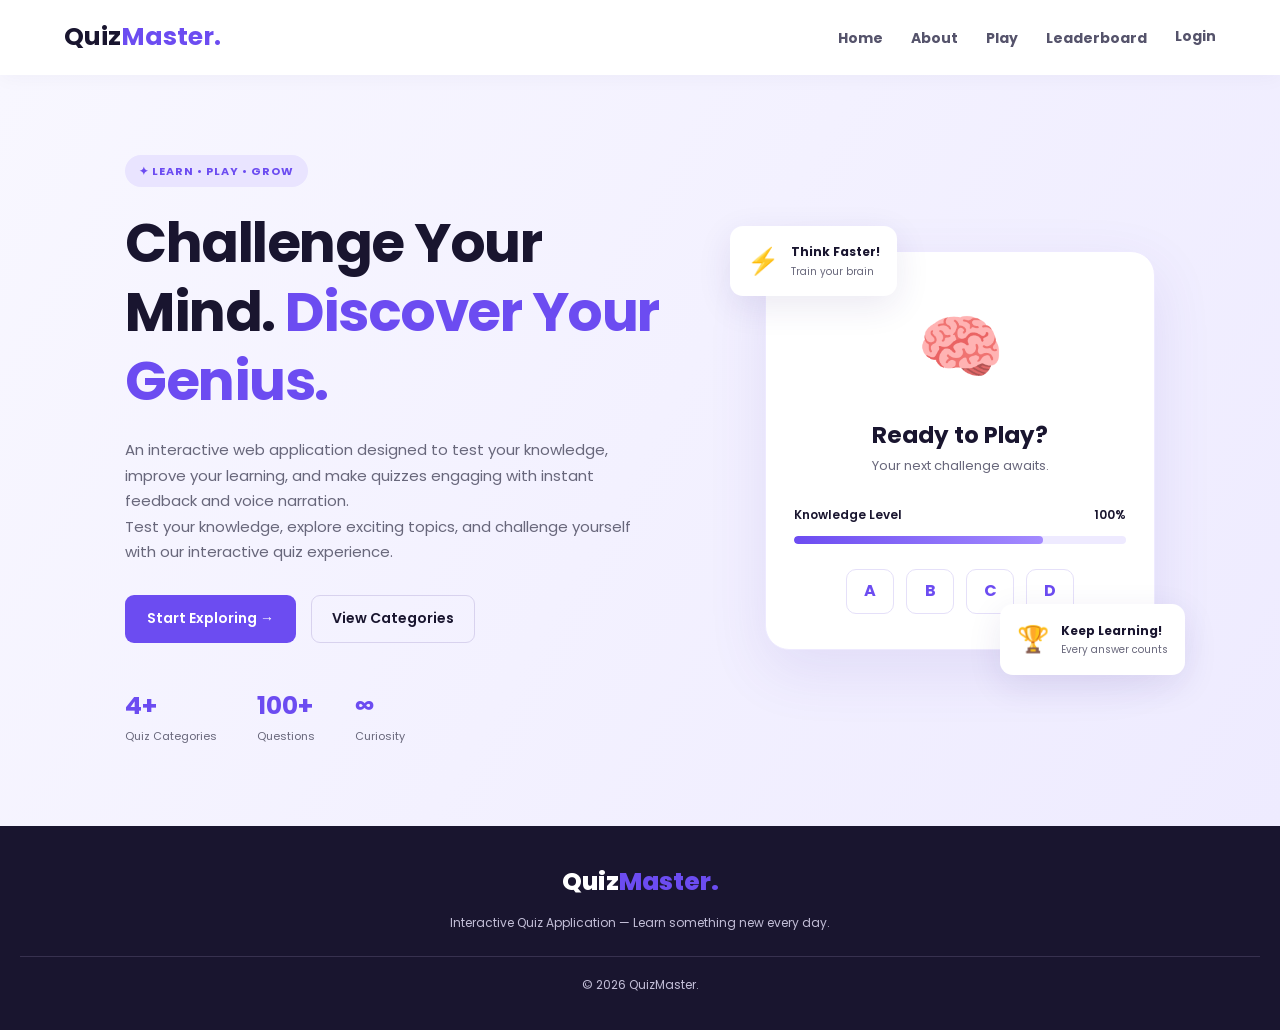
==== commit 0cd2adde: "Add login link to navigation Added a login link to the navigation menu." ====
--- a/index.html
+++ b/index.html
@@ -28,6 +28,7 @@
             <li><a href="about.html">About</a></li>
             <li><a href="play.html">Play</a></li>
             <li><a href="leaderboard.html">Leaderboard</a></li>
+                <a href="login.html">Login</a>
         </ul>
     </nav>
 </header>
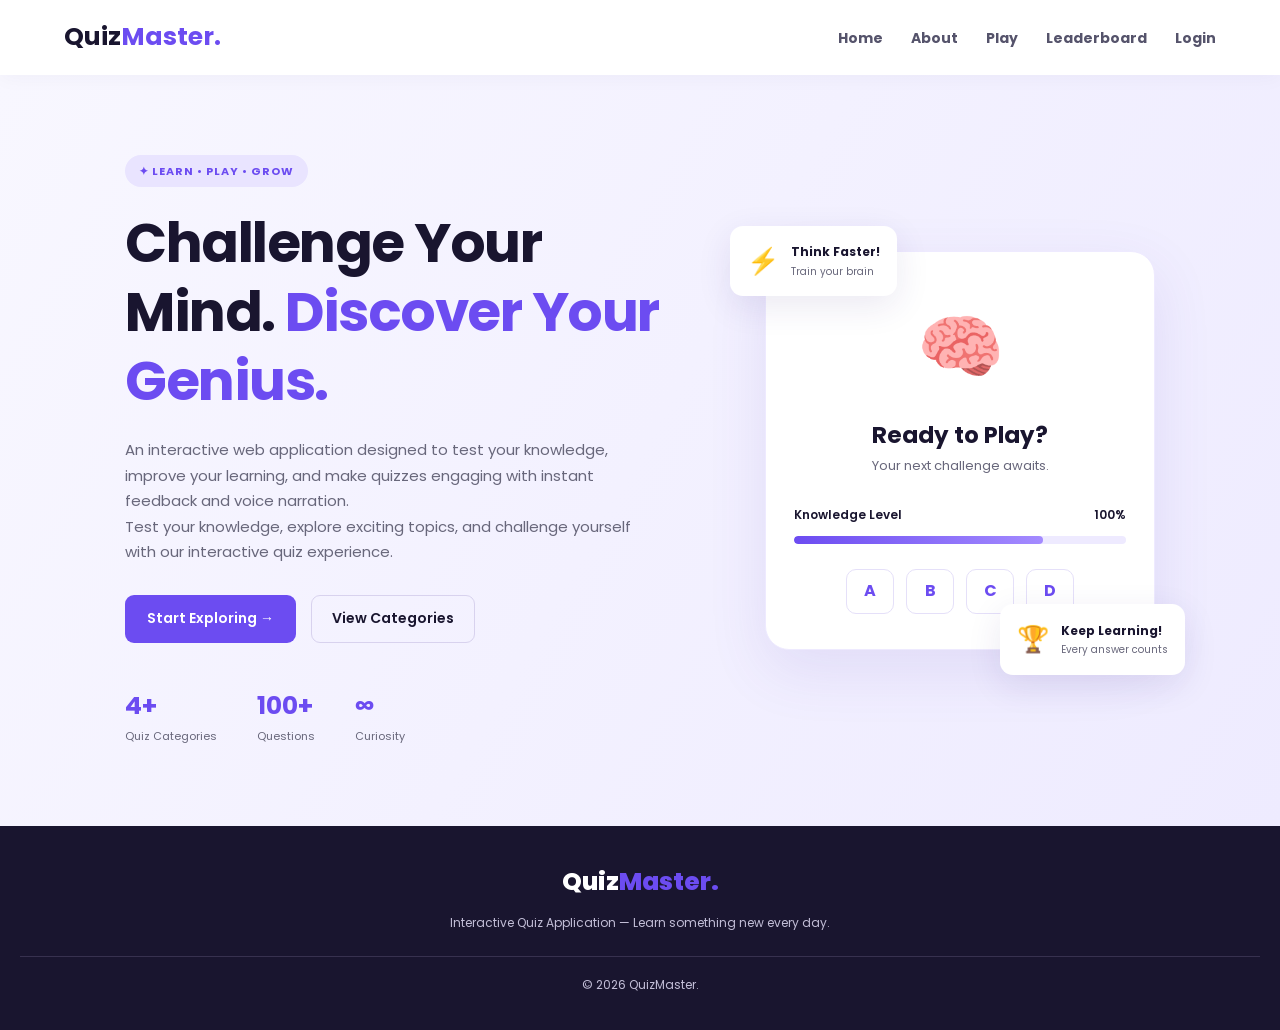
==== commit 8e5461ab: "Fix HTML formatting and structure" ====
--- a/index.html
+++ b/index.html
@@ -28,7 +28,7 @@
             <li><a href="about.html">About</a></li>
             <li><a href="play.html">Play</a></li>
             <li><a href="leaderboard.html">Leaderboard</a></li>
-                <a href="login.html">Login</a>
+              <li>  <a href="login.html">Login</a>
         </ul>
     </nav>
 </header>
